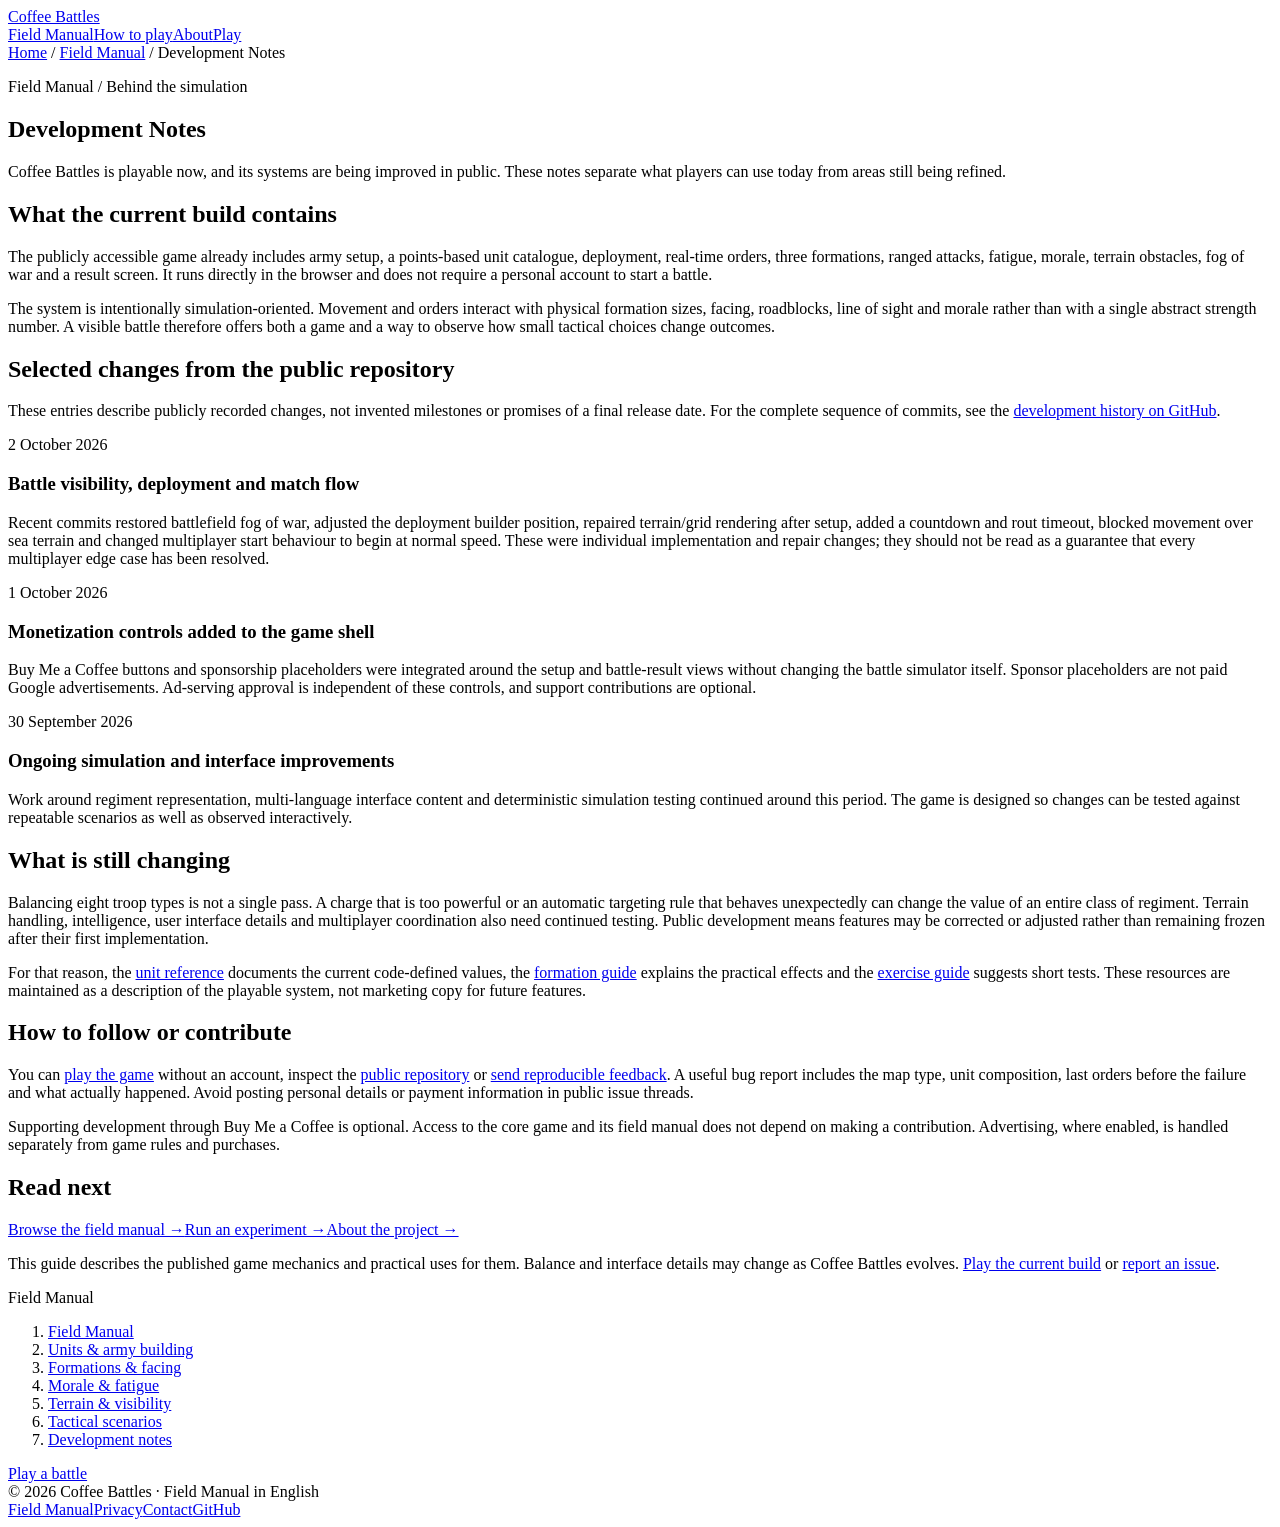
==== development.html @ 72c80d78 "content: publish development notes field-manual chapter" ====
<!DOCTYPE html>
<html lang="en">
<head>
<meta charset="UTF-8">
<meta name="viewport" content="width=device-width,initial-scale=1">
<meta name="robots" content="index,follow">
<meta name="description" content="A transparent account of Coffee Battles game systems and recent development work: unit catalogue, AI, fog of war, multiplayer and ongoing improvements.">
<meta property="og:type" content="article">
<meta property="og:title" content="Development Notes | Coffee Battles">
<meta property="og:description" content="A transparent account of Coffee Battles game systems and recent development work: unit catalogue, AI, fog of war, multiplayer and ongoing improvements.">
<meta property="og:url" content="https://coffeebattles.online/development">
<link rel="canonical" href="https://coffeebattles.online/development">
<link rel="icon" href="/favicon.svg" type="image/svg+xml">
<link rel="stylesheet" href="/site.css">
<title>Development Notes | Coffee Battles</title>
</head>
<body><header class="site-header"><nav class="nav" aria-label="Main navigation"><a class="brand" href="/">Coffee Battles</a><div class="nav-links"><a href="/manual" aria-current="page">Field Manual</a><a href="/how-to-play">How to play</a><a href="/about">About</a><a class="play" href="/play">Play</a></div></nav></header>
<main class="shell manual-layout"><div class="manual-breadcrumb"><a href="/">Home</a> / <a href="/manual">Field Manual</a> / Development Notes</div>
<div class="manual-columns"><article class="prose manual-article">
<p class="manual-kicker">Field Manual / Behind the simulation</p><h1>Development Notes</h1><p class="lead">Coffee Battles is playable now, and its systems are being improved in public. These notes separate what players can use today from areas still being refined.</p>
<h2>What the current build contains</h2>
<p>The publicly accessible game already includes army setup, a points-based unit catalogue, deployment, real-time orders, three formations, ranged attacks, fatigue, morale, terrain obstacles, fog of war and a result screen. It runs directly in the browser and does not require a personal account to start a battle.</p>
<p>The system is intentionally simulation-oriented. Movement and orders interact with physical formation sizes, facing, roadblocks, line of sight and morale rather than with a single abstract strength number. A visible battle therefore offers both a game and a way to observe how small tactical choices change outcomes.</p>
<h2>Selected changes from the public repository</h2>
<p>These entries describe publicly recorded changes, not invented milestones or promises of a final release date. For the complete sequence of commits, see the <a href="https://github.com/erykwest/COFFEE_BATTLES/commits/main" rel="noopener noreferrer">development history on GitHub</a>.</p>
<div class="manual-timeline">
<section><time datetime="2026-10-02">2 October 2026</time><h3>Battle visibility, deployment and match flow</h3><p>Recent commits restored battlefield fog of war, adjusted the deployment builder position, repaired terrain/grid rendering after setup, added a countdown and rout timeout, blocked movement over sea terrain and changed multiplayer start behaviour to begin at normal speed. These were individual implementation and repair changes; they should not be read as a guarantee that every multiplayer edge case has been resolved.</p></section>
<section><time datetime="2026-10-01">1 October 2026</time><h3>Monetization controls added to the game shell</h3><p>Buy Me a Coffee buttons and sponsorship placeholders were integrated around the setup and battle-result views without changing the battle simulator itself. Sponsor placeholders are not paid Google advertisements. Ad-serving approval is independent of these controls, and support contributions are optional.</p></section>
<section><time datetime="2026-09-30">30 September 2026</time><h3>Ongoing simulation and interface improvements</h3><p>Work around regiment representation, multi-language interface content and deterministic simulation testing continued around this period. The game is designed so changes can be tested against repeatable scenarios as well as observed interactively.</p></section>
</div>
<h2>What is still changing</h2>
<p>Balancing eight troop types is not a single pass. A charge that is too powerful or an automatic targeting rule that behaves unexpectedly can change the value of an entire class of regiment. Terrain handling, intelligence, user interface details and multiplayer coordination also need continued testing. Public development means features may be corrected or adjusted rather than remaining frozen after their first implementation.</p>
<p>For that reason, the <a href="/units">unit reference</a> documents the current code-defined values, the <a href="/formations">formation guide</a> explains the practical effects and the <a href="/tactics">exercise guide</a> suggests short tests. These resources are maintained as a description of the playable system, not marketing copy for future features.</p>
<h2>How to follow or contribute</h2>
<p>You can <a href="/play">play the game</a> without an account, inspect the <a href="https://github.com/erykwest/COFFEE_BATTLES" rel="noopener noreferrer">public repository</a> or <a href="/contact">send reproducible feedback</a>. A useful bug report includes the map type, unit composition, last orders before the failure and what actually happened. Avoid posting personal details or payment information in public issue threads.</p>
<p>Supporting development through Buy Me a Coffee is optional. Access to the core game and its field manual does not depend on making a contribution. Advertising, where enabled, is handled separately from game rules and purchases.</p>
<section class="manual-related"><h2>Read next</h2><div class="manual-related-links"><a href="/manual">Browse the field manual →</a><a href="/tactics">Run an experiment →</a><a href="/about">About the project →</a></div></section>
<p class="manual-endnote">This guide describes the published game mechanics and practical uses for them. Balance and interface details may change as Coffee Battles evolves. <a href="/play">Play the current build</a> or <a href="/contact">report an issue</a>.</p>
</article>
<aside class="manual-side" aria-label="Field Manual chapters"><div class="manual-side-title">Field Manual</div><ol><li><a href="/manual">Field Manual</a></li><li><a href="/units">Units & army building</a></li><li><a href="/formations">Formations & facing</a></li><li><a href="/morale">Morale & fatigue</a></li><li><a href="/terrain">Terrain & visibility</a></li><li><a href="/tactics">Tactical scenarios</a></li><li><a href="/development" aria-current="page">Development notes</a></li></ol><a href="/play" class="btn primary manual-side-cta">Play a battle</a></aside>
</div></main><footer class="footer"><div class="footer-inner"><span>© 2026 Coffee Battles · Field Manual in English</span><div class="footer-links"><a href="/manual">Field Manual</a><a href="/privacy">Privacy</a><a href="/contact">Contact</a><a href="https://github.com/erykwest/COFFEE_BATTLES" rel="noopener noreferrer">GitHub</a></div></div></footer>
</body>
</html>
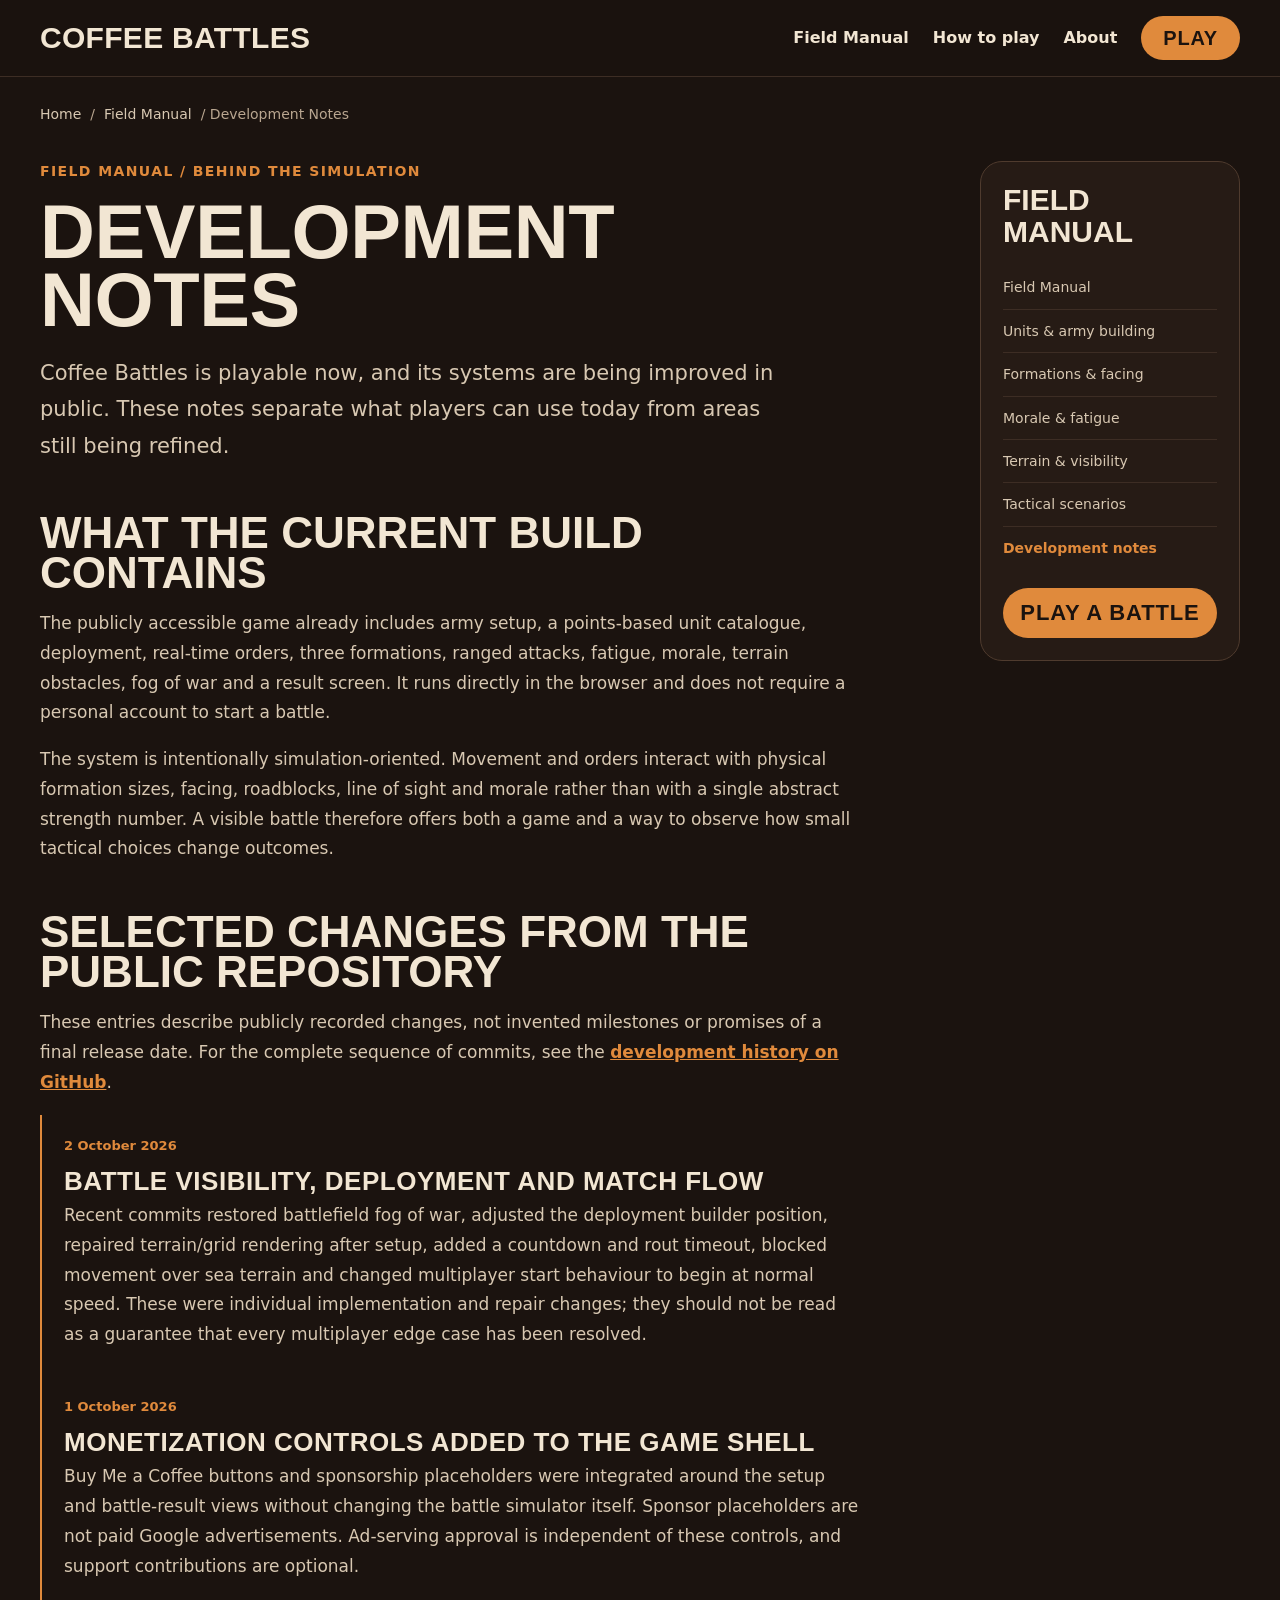
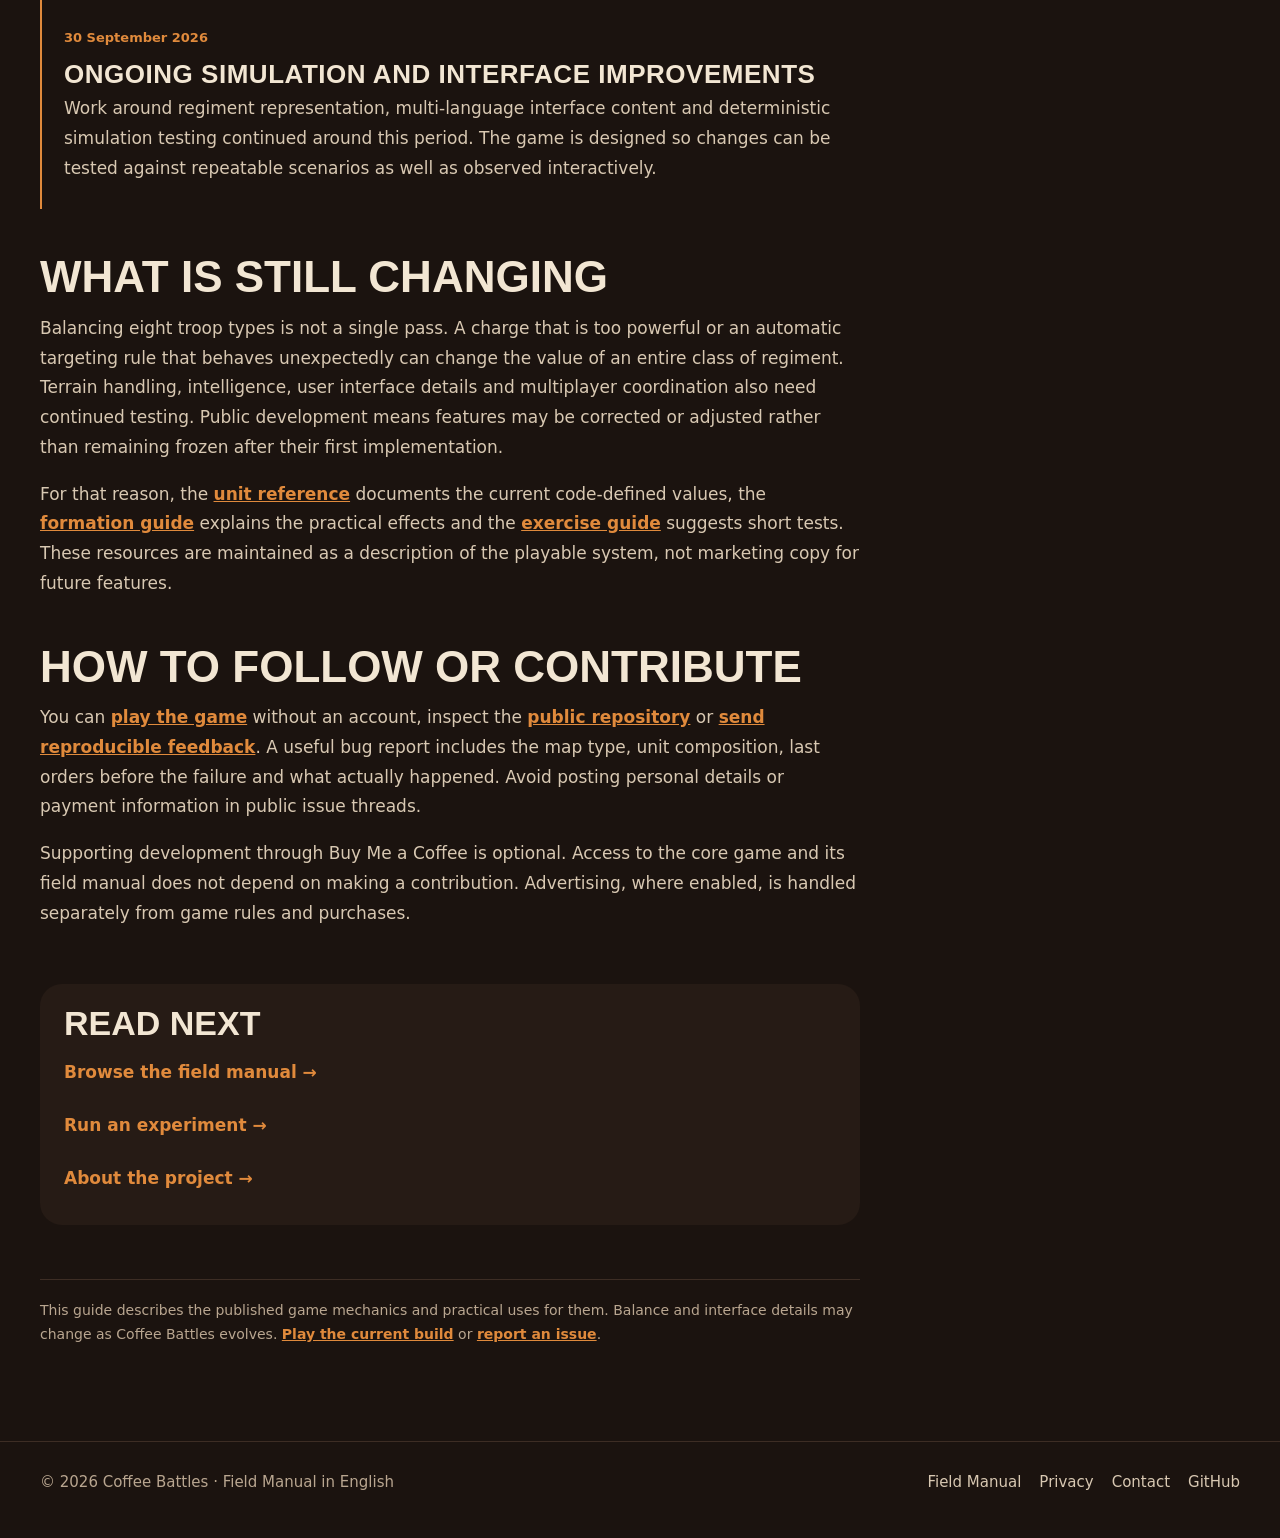
==== commit 4a1524e9: "a11y: reserve current-page navigation state for manual hub" ====
--- a/development.html
+++ b/development.html
@@ -14,7 +14,7 @@
 <link rel="stylesheet" href="/site.css">
 <title>Development Notes | Coffee Battles</title>
 </head>
-<body><header class="site-header"><nav class="nav" aria-label="Main navigation"><a class="brand" href="/">Coffee Battles</a><div class="nav-links"><a href="/manual" aria-current="page">Field Manual</a><a href="/how-to-play">How to play</a><a href="/about">About</a><a class="play" href="/play">Play</a></div></nav></header>
+<body><header class="site-header"><nav class="nav" aria-label="Main navigation"><a class="brand" href="/">Coffee Battles</a><div class="nav-links"><a href="/manual">Field Manual</a><a href="/how-to-play">How to play</a><a href="/about">About</a><a class="play" href="/play">Play</a></div></nav></header>
 <main class="shell manual-layout"><div class="manual-breadcrumb"><a href="/">Home</a> / <a href="/manual">Field Manual</a> / Development Notes</div>
 <div class="manual-columns"><article class="prose manual-article">
 <p class="manual-kicker">Field Manual / Behind the simulation</p><h1>Development Notes</h1><p class="lead">Coffee Battles is playable now, and its systems are being improved in public. These notes separate what players can use today from areas still being refined.</p>
--- a/site.css
+++ b/site.css
@@ -0,0 +1,163 @@
+@import url("/fonts/fonts.css");
+:root{
+  --bg:#1b130f;--panel:#261b15;--btn:#33251d;--btn-hover:#3e2d23;--line:#3d2d24;--line-strong:#4f3b2e;
+  --text:#f2e6d3;--text-2:#d8c8b2;--muted:#b9a690;--accent:#e08a3c;--accent-hover:#ec9a50;--accent-ink:#1b130f;
+  --font-body:"Barlow","Segoe UI",system-ui,sans-serif;
+  --font-display:"Big Shoulders Display","Oswald","Impact","Arial Narrow",sans-serif;
+}
+*{box-sizing:border-box}
+html{background:var(--bg);color:var(--text);font-family:var(--font-body)}
+body{margin:0;min-height:100vh;background:var(--bg);color:var(--text);font-size:17px;line-height:1.6}
+a{color:var(--accent)}
+a:hover{color:var(--accent-hover)}
+:focus-visible{outline:2px solid var(--accent);outline-offset:3px}
+img{max-width:100%;display:block}
+
+/* header */
+.site-header{position:sticky;top:0;z-index:20;background:rgba(27,19,15,.94);backdrop-filter:blur(8px);border-bottom:1px solid var(--line)}
+.nav{width:min(1200px,calc(100% - 40px));height:76px;margin:auto;display:flex;align-items:center;gap:24px}
+.brand{font:900 30px/1 var(--font-display);text-transform:uppercase;letter-spacing:.01em;color:var(--text);text-decoration:none;white-space:nowrap}
+.brand:hover{color:var(--text)}
+.nav-links{margin-left:auto;display:flex;align-items:center;gap:24px;font-weight:600;font-size:16px}
+.nav-links a{color:var(--text);text-decoration:none}
+.nav-links a:hover{color:var(--accent)}
+.nav-links .play{height:44px;display:inline-flex;align-items:center;padding:0 22px;border-radius:999px;background:var(--accent);color:var(--accent-ink);font:900 20px/1 var(--font-display);letter-spacing:.04em;text-transform:uppercase}
+.nav-links .play:hover{background:var(--accent-hover);color:var(--accent-ink)}
+.lang-select{height:44px;padding:0 12px;border:0;border-radius:999px;background:var(--btn);color:var(--text);font:600 15px var(--font-body);cursor:pointer}
+
+/* layout */
+.shell{width:min(1200px,calc(100% - 40px));margin:auto}
+.section{padding:72px 0}
+h1,h2,h3{font-family:var(--font-display);text-transform:uppercase;line-height:.9;margin:0}
+h1{font-weight:900;font-size:clamp(56px,8.4vw,120px);letter-spacing:-.005em}
+h2{font-weight:900;font-size:clamp(40px,5vw,64px)}
+h3{font-weight:800;font-size:28px;letter-spacing:.02em}
+.lead{max-width:34em;margin:0;font-size:21px;line-height:1.5;color:var(--text-2);text-wrap:pretty}
+
+/* buttons */
+.cta-row{display:flex;flex-wrap:wrap;align-items:center;gap:24px}
+.btn{display:inline-flex;align-items:center;justify-content:center;height:64px;padding:0 40px;border-radius:999px;background:var(--btn);color:var(--text);font:900 28px/1 var(--font-display);letter-spacing:.04em;text-transform:uppercase;text-decoration:none}
+.btn:hover{background:var(--btn-hover);color:var(--text)}
+.btn.primary{background:var(--accent);color:var(--accent-ink)}
+.btn.primary:hover{background:var(--accent-hover);color:var(--accent-ink)}
+.text-link{font-weight:600;font-size:18px}
+
+/* landing */
+.hero{padding:56px 0 72px}
+.hero .shell{display:grid;grid-template-columns:minmax(0,1.2fr) minmax(0,1fr);gap:56px;align-items:center}
+.hero h1{font-size:clamp(48px,7vw,100px)}
+.hero-copy{display:flex;flex-direction:column;gap:28px}
+.hero-shot{border-radius:32px;overflow:hidden;background:var(--panel);aspect-ratio:9/7}
+.hero-shot img{width:100%;height:100%;object-fit:cover}
+.steps{margin:40px 0 48px;padding:0;list-style:none;display:grid;grid-template-columns:repeat(3,minmax(0,1fr));gap:24px;counter-reset:step}
+.steps li{counter-increment:step;padding:28px;background:var(--panel);border-radius:24px}
+.steps li::before{content:counter(step);display:block;margin-bottom:14px;font:900 64px/.8 var(--font-display);color:var(--accent)}
+.steps p{margin:10px 0 0;color:var(--text-2)}
+
+/* content pages */
+.prose{max-width:760px;padding:64px 0 80px}
+.prose h1{font-size:clamp(48px,7vw,88px);margin-bottom:20px}
+.prose h2{font-size:clamp(32px,4vw,44px);margin:48px 0 14px}
+.prose h3{margin:32px 0 10px}
+.prose p,.prose li{color:var(--text-2)}
+.prose ul{padding-left:22px}
+.kicker{font-weight:600;font-size:16px;color:var(--muted)}
+.note{padding:16px 20px;border-radius:16px;background:var(--panel);color:var(--text-2)}
+.meta{font-size:14px;color:var(--muted)}
+.card{background:var(--panel);border-radius:24px;padding:24px}
+.controls-list{display:grid;grid-template-columns:max-content minmax(0,1fr);gap:12px 24px;margin:0}
+.controls-list dt{font-weight:700;color:var(--text)}
+.controls-list dd{margin:0;color:var(--text-2)}
+
+/* footer */
+.footer{border-top:1px solid var(--line);padding:28px 0 44px;color:var(--muted);font-size:15px}
+.footer-inner{width:min(1200px,calc(100% - 40px));margin:auto;display:flex;gap:18px;flex-wrap:wrap;align-items:center}
+.footer-links{margin-left:auto;display:flex;gap:18px;flex-wrap:wrap}
+.footer a{color:var(--text-2);text-decoration:none}
+.footer a:hover{color:var(--accent)}
+
+@media (max-width:900px){
+  .hero .shell{grid-template-columns:1fr;gap:32px}
+  .steps{grid-template-columns:1fr}
+}
+@media (max-width:760px){
+  .nav{height:auto;padding:12px 0;flex-wrap:wrap;gap:10px 16px}
+  .brand{font-size:26px}
+  .nav-links{margin-left:0;width:100%;gap:16px;flex-wrap:wrap;font-size:15px}
+  .nav-links .play{margin-left:auto}
+  .hero{padding-top:32px}
+  .btn{height:56px;padding:0 30px;font-size:24px}
+  .footer-links{margin-left:0;width:100%}
+  .controls-list{grid-template-columns:1fr;gap:2px}
+  .controls-list dd{margin-bottom:10px}
+}
+
+/* Field Manual — original game rules and tactical guides */
+.manual-layout{padding-top:26px}
+.manual-breadcrumb{font-size:14px;color:var(--muted);display:flex;flex-wrap:wrap;gap:9px}
+.manual-breadcrumb a{color:var(--text-2);text-decoration:none}
+.manual-columns{display:grid;grid-template-columns:minmax(0,1fr) 260px;gap:min(6vw,70px);align-items:start}
+.manual-article{max-width:820px;padding-top:34px}
+.manual-article h1{font-size:clamp(44px,6vw,76px)}
+.manual-article .lead{max-width:35em}
+.manual-kicker{margin:0 0 14px!important;color:var(--accent)!important;font-size:14px;font-weight:800;letter-spacing:.1em;text-transform:uppercase}
+.manual-article p,.manual-article li{line-height:1.75}
+.manual-article ol{padding-left:25px}
+.manual-article a{font-weight:600}
+.manual-side{position:sticky;top:110px;margin-top:36px;padding:22px;background:var(--panel);border:1px solid var(--line-strong);border-radius:22px}
+.manual-side-title{font:900 30px/1.05 var(--font-display);text-transform:uppercase}
+.manual-side ol{list-style:none;padding:0;margin:19px 0}
+.manual-side li+li{border-top:1px solid var(--line)}
+.manual-side a:not(.btn){display:block;color:var(--text-2);text-decoration:none;padding:10px 0;font-size:14px}
+.manual-side a[aria-current="page"]{color:var(--accent);font-weight:800}
+.manual-side-cta{width:100%;height:50px;padding:0 12px;font-size:22px}
+.manual-endnote{margin-top:54px;padding-top:18px;border-top:1px solid var(--line);font-size:14px;color:var(--muted)!important}
+.manual-related{margin-top:56px;padding:24px;border-radius:22px;background:var(--panel)}
+.manual-related h2{font-size:34px;margin:0 0 12px}
+.manual-related-links{display:flex;gap:10px;flex-direction:column}
+.manual-related-links a{color:var(--accent);padding:8px 0;text-decoration:none}
+.manual-hero{margin:28px 0}
+.manual-hero img{width:100%;border-radius:20px}
+.manual-hero figcaption{margin-top:10px;color:var(--muted);font-size:13px}
+.manual-card-grid{display:grid;grid-template-columns:repeat(2,minmax(0,1fr));gap:14px;margin:26px 0 40px}
+.manual-card{padding:22px;border:1px solid var(--line-strong);border-radius:18px;text-decoration:none;background:var(--panel);display:flex;gap:9px;flex-direction:column;transition:border-color .15s,transform .15s}
+.manual-card:hover{border-color:var(--accent);transform:translateY(-2px)}
+.manual-card span{font-size:12px;font-weight:800;color:var(--accent);letter-spacing:.09em;text-transform:uppercase}
+.manual-card strong{font:900 29px/1.1 var(--font-display);text-transform:uppercase;color:var(--text)}
+.manual-card small{font-size:15px;line-height:1.5;font-weight:400;color:var(--text-2)}
+.manual-table-wrap{overflow-x:auto;margin:24px 0}
+.manual-table{width:100%;border-collapse:collapse;font-size:15px;font-variant-numeric:tabular-nums}
+.manual-table caption{caption-side:bottom;text-align:left;font-size:12px;color:var(--muted);padding-top:10px}
+.manual-table th,.manual-table td{text-align:left;padding:12px 9px;border-bottom:1px solid var(--line)}
+.manual-table th{color:var(--text);font-weight:700}
+.manual-table tbody tr:nth-child(odd){background:rgba(255,255,255,.025)}
+.manual-diagrams{display:grid;grid-template-columns:repeat(3,minmax(0,1fr));gap:10px;margin:30px 0}
+.manual-diagrams figure{margin:0;background:var(--panel);border-radius:16px;min-height:210px;padding:18px 8px;display:flex;align-items:center;justify-content:space-around;flex-direction:column;text-align:center}
+.manual-diagrams figcaption{font-size:13px;color:var(--text-2);line-height:1.5}
+.formation-graphic{display:grid;gap:4px}
+.formation-graphic.base{grid-template-columns:repeat(3,20px)}
+.formation-graphic.column{grid-template-columns:repeat(2,20px)}
+.formation-graphic.line{grid-template-columns:repeat(6,16px)}
+.formation-graphic i{height:24px;background:var(--accent);border-radius:3px}
+.manual-timeline section{padding:16px 0 18px 22px;border-left:2px solid var(--accent)}
+.manual-timeline time{font-size:13px;color:var(--accent);font-weight:800}
+.manual-timeline h3{font-size:26px;margin:12px 0 4px}
+.manual-timeline p{margin:8px 0}
+.manual-teaser{border-top:1px solid var(--line);background:linear-gradient(180deg,var(--bg),var(--panel))}
+.manual-teaser h2{max-width:740px}
+.manual-teaser .lead{margin:18px 0 20px}
+.manual-teaser .manual-card-grid{grid-template-columns:repeat(3,minmax(0,1fr));margin:26px 0}
+@media(max-width:1000px){
+  .manual-columns{grid-template-columns:minmax(0,1fr)}
+  .manual-side{position:static;order:-1;margin-top:14px}
+  .manual-side ol{display:flex;flex-wrap:wrap;gap:0 18px}
+  .manual-side li+li{border-top:0}
+  .manual-side a:not(.btn){padding:7px 0}
+  .manual-side-cta{width:auto;padding:0 24px}
+}
+@media(max-width:700px){
+  .manual-card-grid,.manual-teaser .manual-card-grid{grid-template-columns:1fr}
+  .manual-diagrams{grid-template-columns:1fr}
+  .manual-diagrams figure{min-height:140px}
+  .manual-article{padding-top:20px}
+}
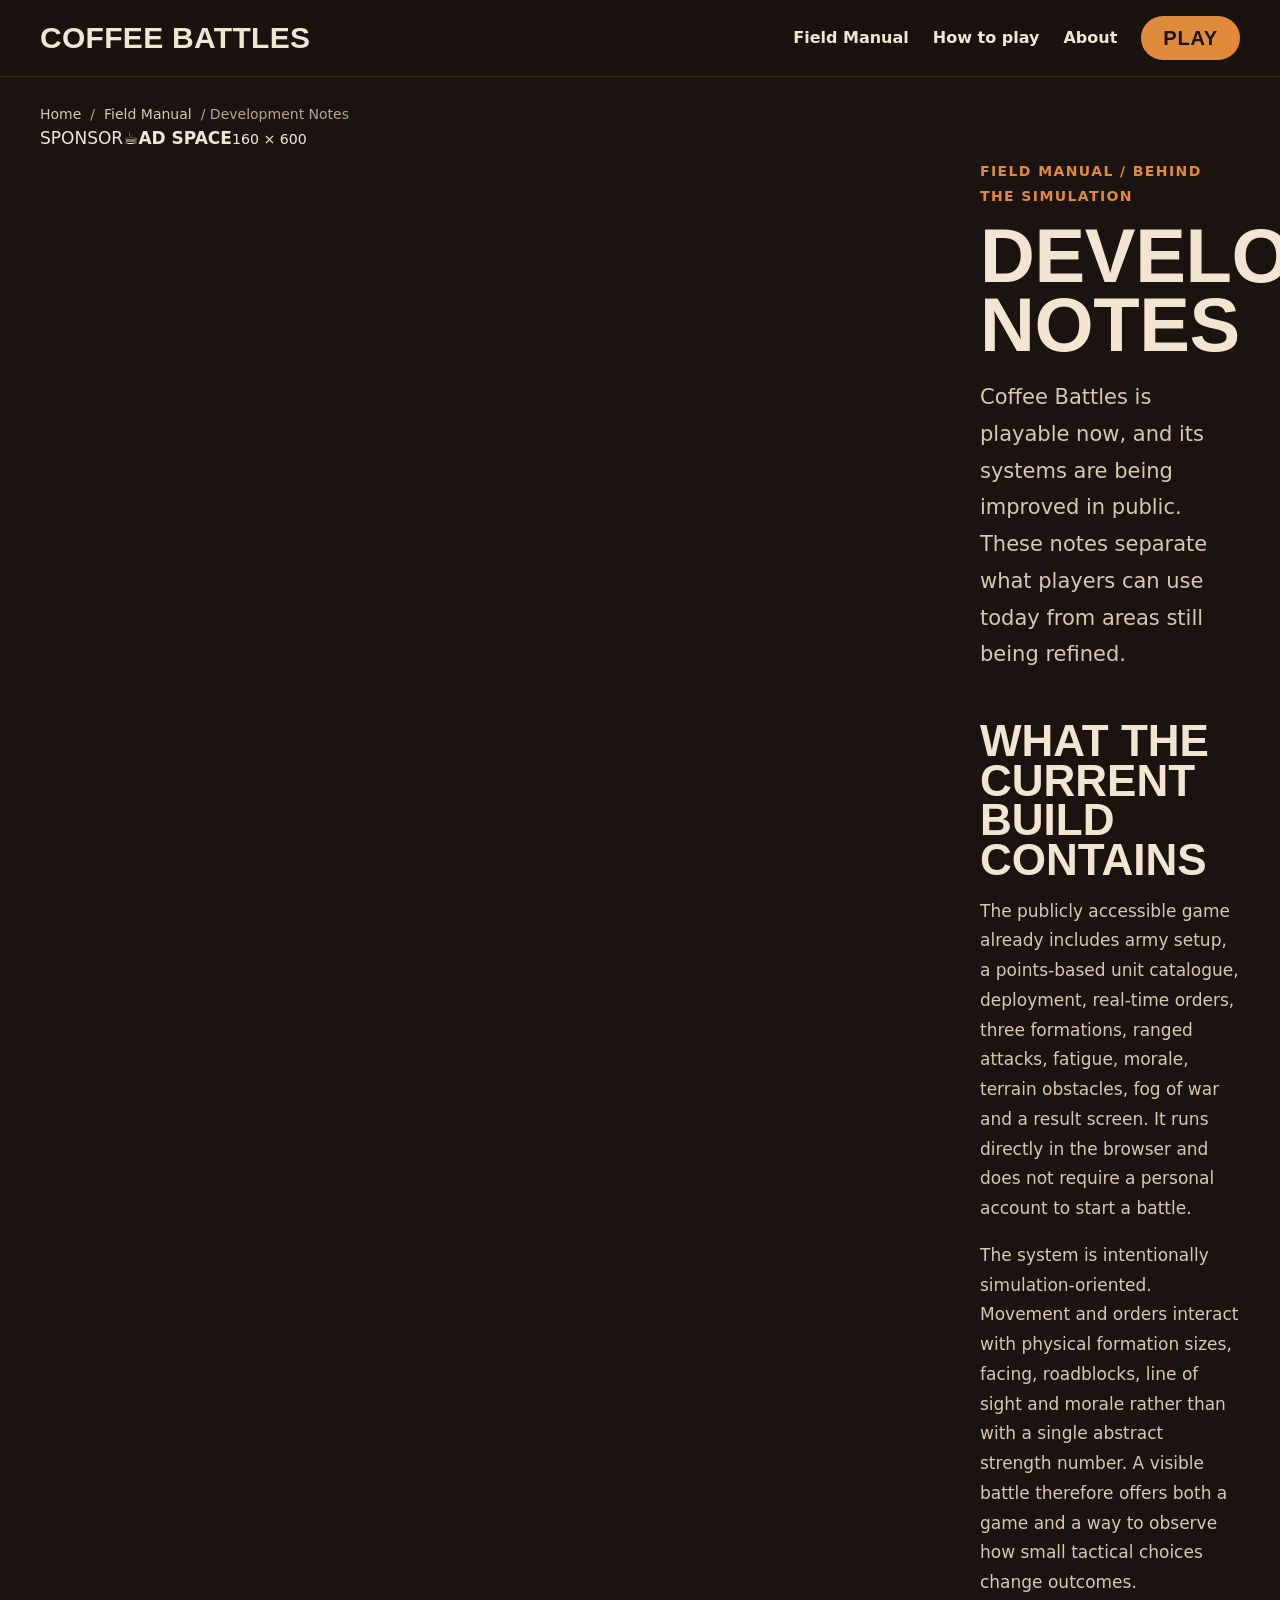
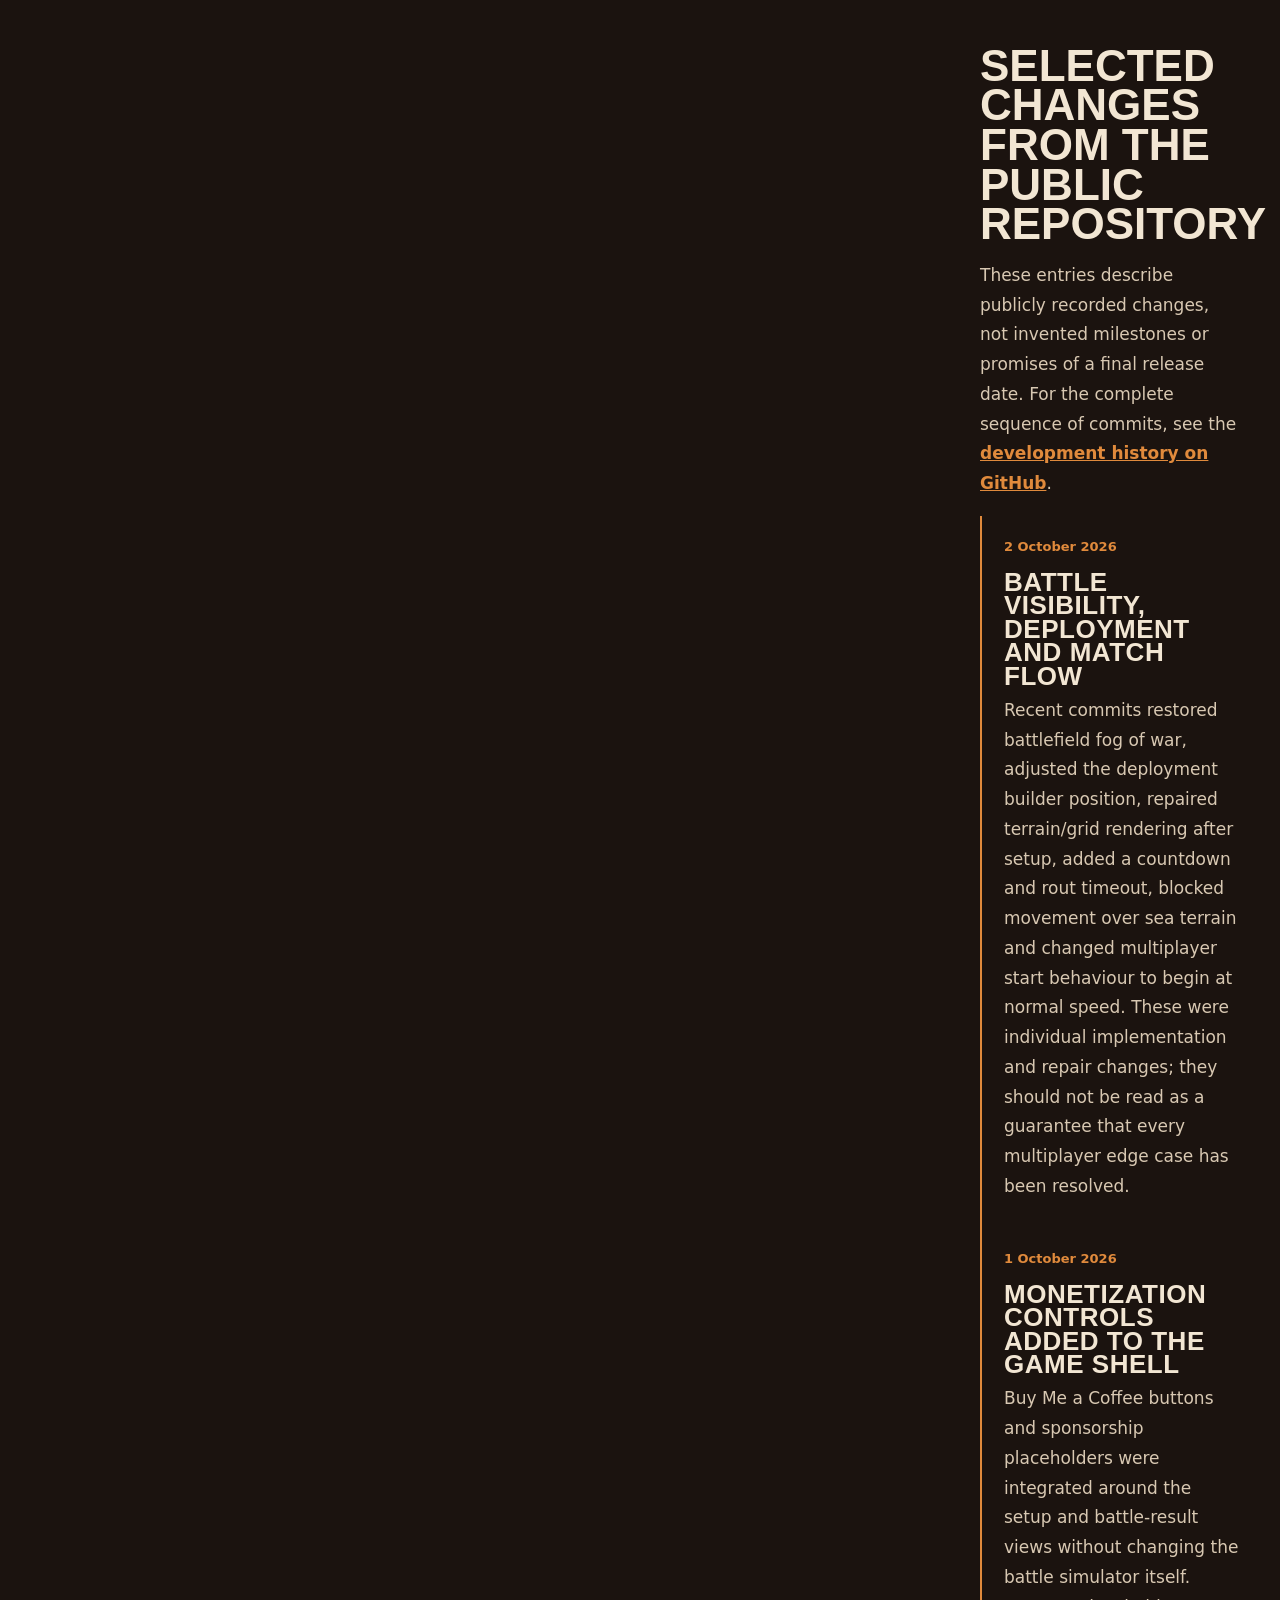
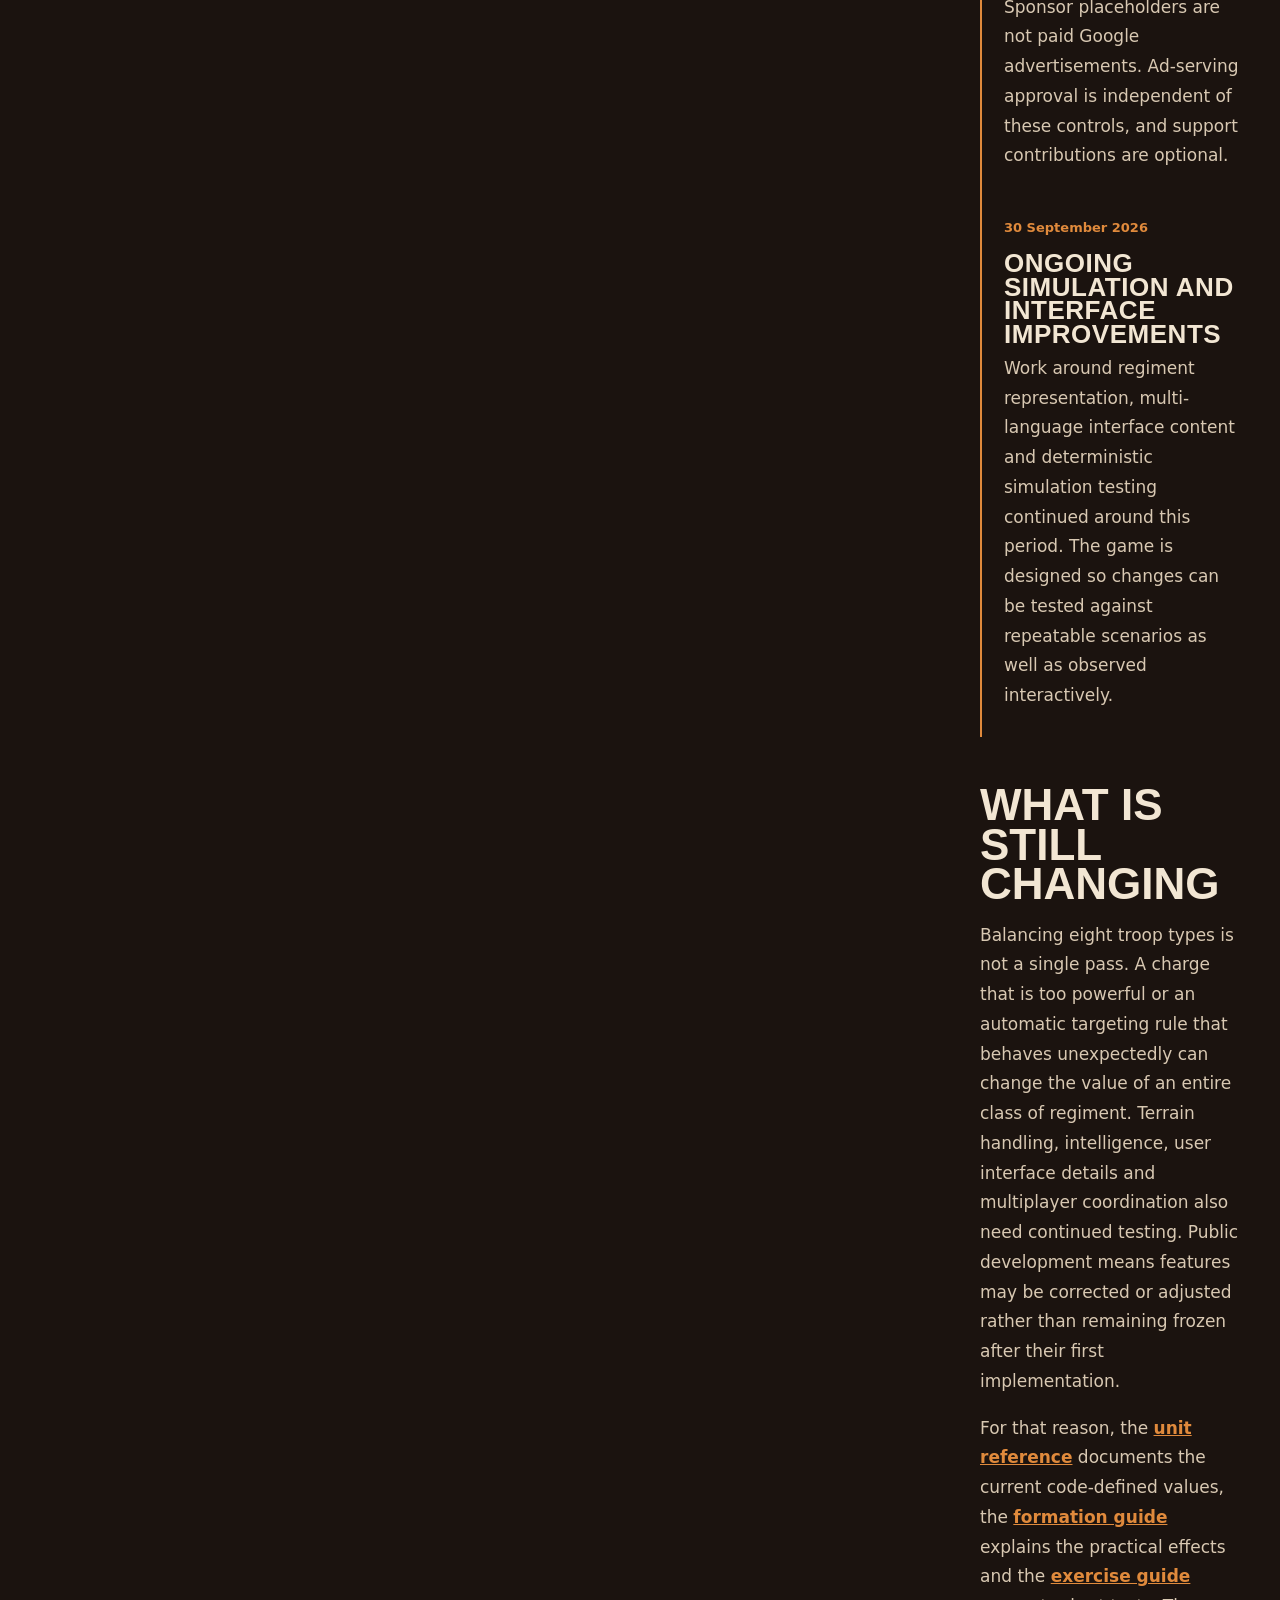
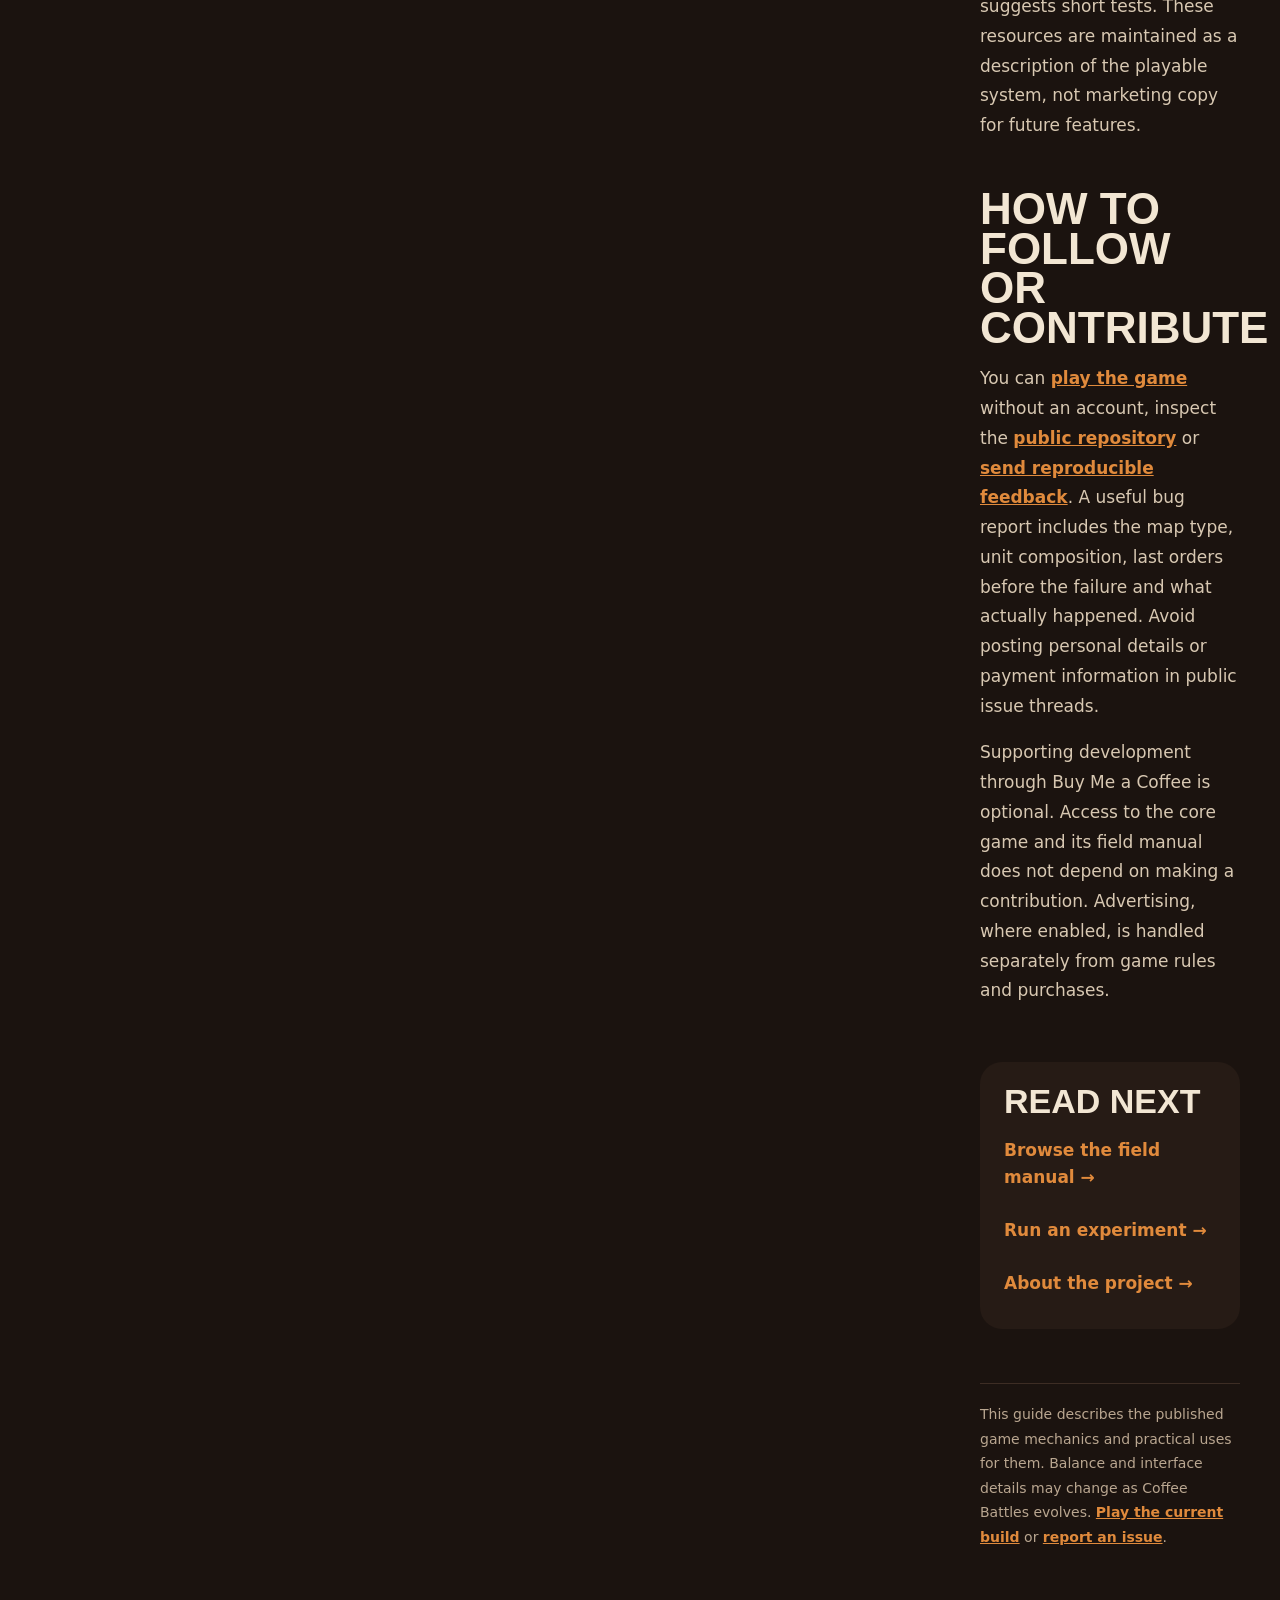
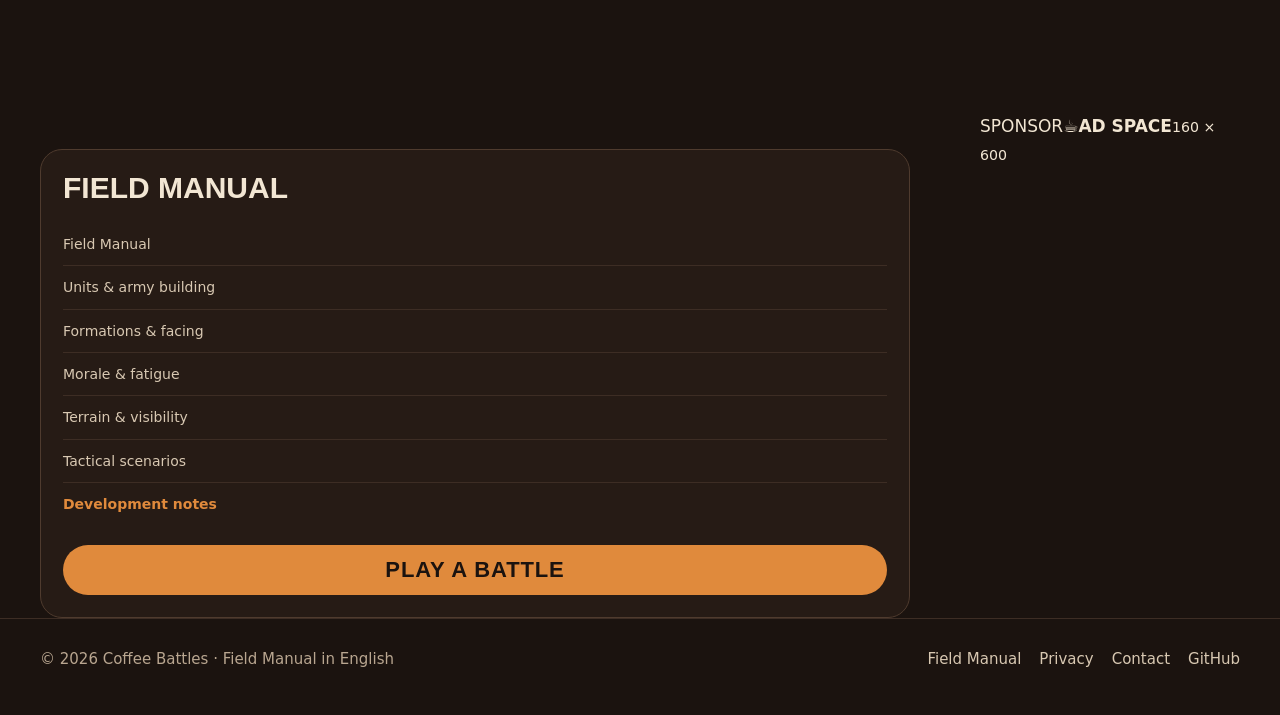
==== commit e7fbcf4a: "docs: add desktop sponsor placeholders to development.html" ====
--- a/development.html
+++ b/development.html
@@ -16,7 +16,7 @@
 </head>
 <body><header class="site-header"><nav class="nav" aria-label="Main navigation"><a class="brand" href="/">Coffee Battles</a><div class="nav-links"><a href="/manual">Field Manual</a><a href="/how-to-play">How to play</a><a href="/about">About</a><a class="play" href="/play">Play</a></div></nav></header>
 <main class="shell manual-layout"><div class="manual-breadcrumb"><a href="/">Home</a> / <a href="/manual">Field Manual</a> / Development Notes</div>
-<div class="manual-columns"><article class="prose manual-article">
+<div class="manual-columns sponsor-doc-grid sponsor-doc-grid--manual"><div class="sponsor-rail sponsor-rail--left" aria-hidden="true"><span class="sponsor-rail__kicker">SPONSOR</span><span class="sponsor-rail__cup">☕</span><strong class="sponsor-rail__label">AD SPACE</strong><small class="sponsor-rail__size">160 × 600</small></div><article class="prose manual-article">
 <p class="manual-kicker">Field Manual / Behind the simulation</p><h1>Development Notes</h1><p class="lead">Coffee Battles is playable now, and its systems are being improved in public. These notes separate what players can use today from areas still being refined.</p>
 <h2>What the current build contains</h2>
 <p>The publicly accessible game already includes army setup, a points-based unit catalogue, deployment, real-time orders, three formations, ranged attacks, fatigue, morale, terrain obstacles, fog of war and a result screen. It runs directly in the browser and does not require a personal account to start a battle.</p>
@@ -37,7 +37,7 @@
 <section class="manual-related"><h2>Read next</h2><div class="manual-related-links"><a href="/manual">Browse the field manual →</a><a href="/tactics">Run an experiment →</a><a href="/about">About the project →</a></div></section>
 <p class="manual-endnote">This guide describes the published game mechanics and practical uses for them. Balance and interface details may change as Coffee Battles evolves. <a href="/play">Play the current build</a> or <a href="/contact">report an issue</a>.</p>
 </article>
-<aside class="manual-side" aria-label="Field Manual chapters"><div class="manual-side-title">Field Manual</div><ol><li><a href="/manual">Field Manual</a></li><li><a href="/units">Units & army building</a></li><li><a href="/formations">Formations & facing</a></li><li><a href="/morale">Morale & fatigue</a></li><li><a href="/terrain">Terrain & visibility</a></li><li><a href="/tactics">Tactical scenarios</a></li><li><a href="/development" aria-current="page">Development notes</a></li></ol><a href="/play" class="btn primary manual-side-cta">Play a battle</a></aside>
+<aside class="manual-side" aria-label="Field Manual chapters"><div class="manual-side-title">Field Manual</div><ol><li><a href="/manual">Field Manual</a></li><li><a href="/units">Units & army building</a></li><li><a href="/formations">Formations & facing</a></li><li><a href="/morale">Morale & fatigue</a></li><li><a href="/terrain">Terrain & visibility</a></li><li><a href="/tactics">Tactical scenarios</a></li><li><a href="/development" aria-current="page">Development notes</a></li></ol><a href="/play" class="btn primary manual-side-cta">Play a battle</a></aside><div class="sponsor-rail sponsor-rail--right" aria-hidden="true"><span class="sponsor-rail__kicker">SPONSOR</span><span class="sponsor-rail__cup">☕</span><strong class="sponsor-rail__label">AD SPACE</strong><small class="sponsor-rail__size">160 × 600</small></div>
 </div></main><footer class="footer"><div class="footer-inner"><span>© 2026 Coffee Battles · Field Manual in English</span><div class="footer-links"><a href="/manual">Field Manual</a><a href="/privacy">Privacy</a><a href="/contact">Contact</a><a href="https://github.com/erykwest/COFFEE_BATTLES" rel="noopener noreferrer">GitHub</a></div></div></footer>
 </body>
 </html>
